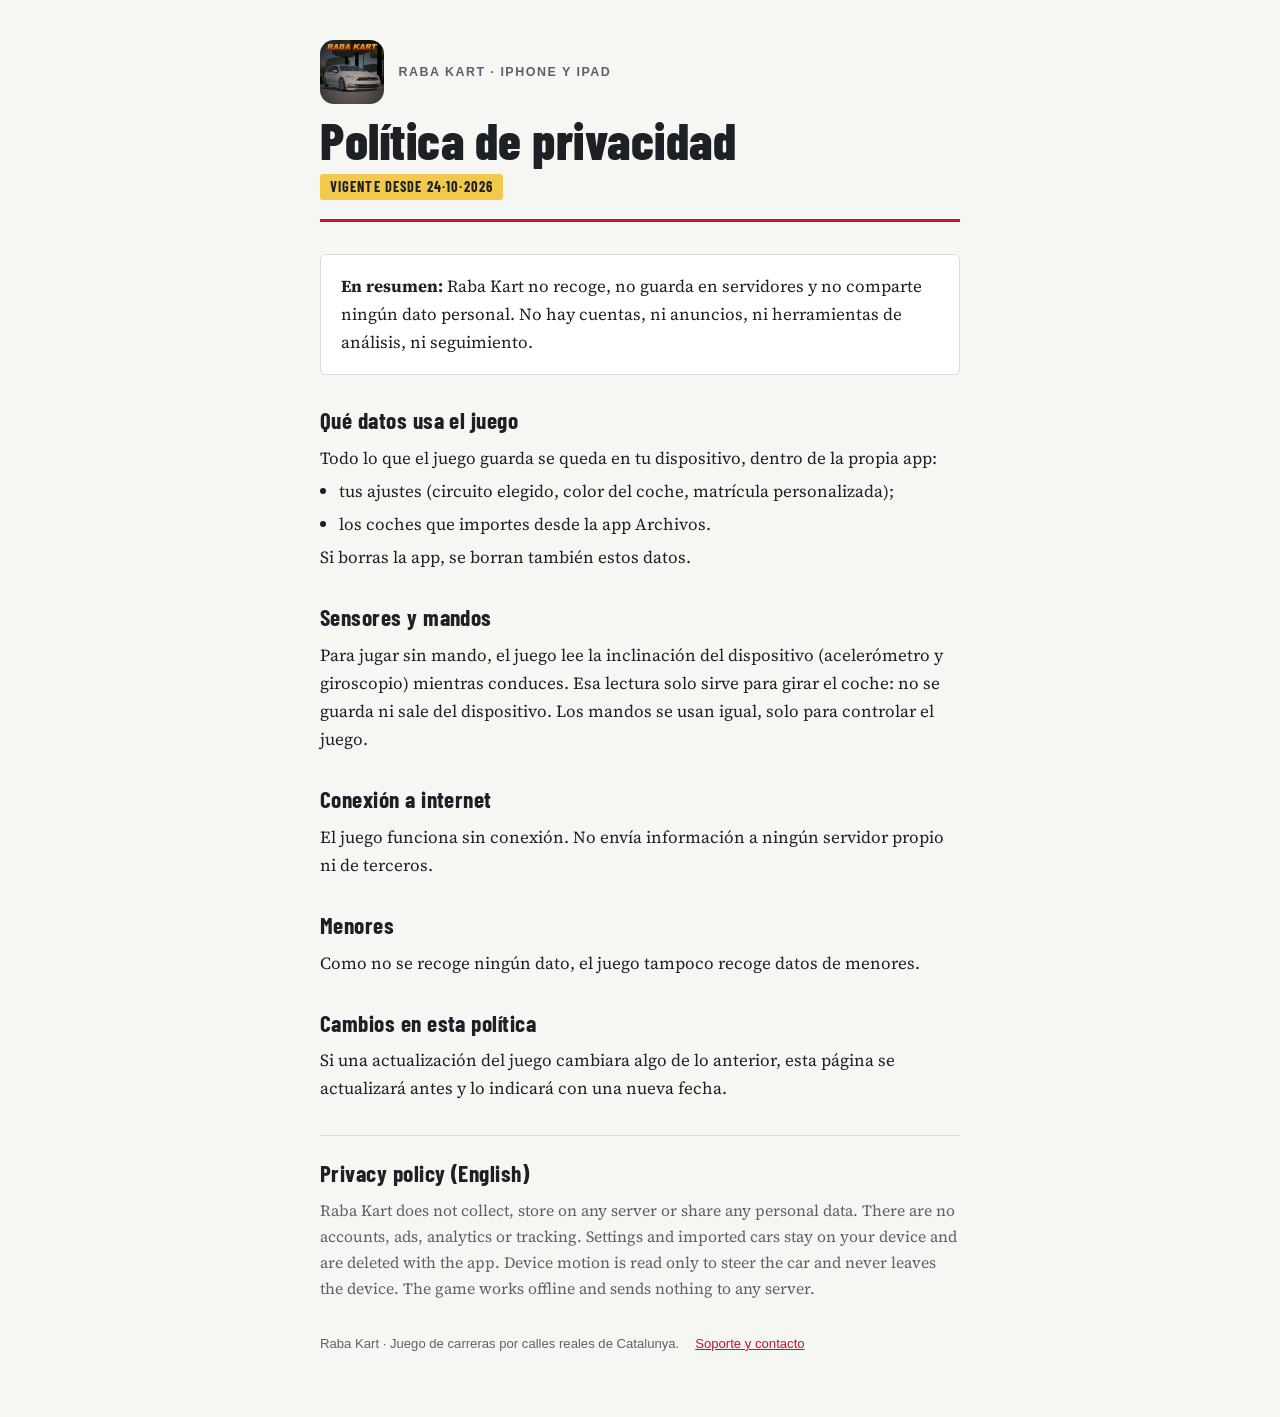
==== privacidad.html @ 8e4fc52e "Soporte y política de privacidad de Raba Kart Co-Authored-By: Claude Opus 5.5 <noreply@anthropic.com" ====
<!doctype html>
<html lang="es">
<head>
<meta charset="utf-8">
<meta name="viewport" content="width=device-width, initial-scale=1, viewport-fit=cover">
<title>Raba Kart · Privacidad</title>
<meta name="description" content="Política de privacidad de Raba Kart: el juego no recoge ningún dato personal.">
<link rel="stylesheet" href="https://fonts.googleapis.com/css2?family=Barlow+Condensed:wght@700;800&family=Source+Serif+4:opsz,wght@8..60,400;8..60,600&display=swap">
<link rel="stylesheet" href="style.css">
<link rel="icon" href="img/icono.png">
</head>
<body>
<main>
  <header>
    <div class="brand"><img src="img/icono.png" alt="Icono de Raba Kart"><span class="kicker">Raba Kart · iPhone y iPad</span></div>
    <h1>Política de privacidad</h1>
    <span class="stamp">VIGENTE DESDE 24·10·2026</span>
  </header>

  <div class="card">
    <p><strong>En resumen:</strong> Raba Kart no recoge, no guarda en servidores y no comparte ningún dato personal.
    No hay cuentas, ni anuncios, ni herramientas de análisis, ni seguimiento.</p>
  </div>

  <section>
    <h2>Qué datos usa el juego</h2>
    <p>Todo lo que el juego guarda se queda en tu dispositivo, dentro de la propia app:</p>
    <ul>
      <li>tus ajustes (circuito elegido, color del coche, matrícula personalizada);</li>
      <li>los coches que importes desde la app Archivos.</li>
    </ul>
    <p>Si borras la app, se borran también estos datos.</p>
  </section>

  <section>
    <h2>Sensores y mandos</h2>
    <p>Para jugar sin mando, el juego lee la inclinación del dispositivo (acelerómetro y giroscopio) mientras conduces.
    Esa lectura solo sirve para girar el coche: no se guarda ni sale del dispositivo. Los mandos se usan igual, solo
    para controlar el juego.</p>
  </section>

  <section>
    <h2>Conexión a internet</h2>
    <p>El juego funciona sin conexión. No envía información a ningún servidor propio ni de terceros.</p>
  </section>

  <section>
    <h2>Menores</h2>
    <p>Como no se recoge ningún dato, el juego tampoco recoge datos de menores.</p>
  </section>

  <section>
    <h2>Cambios en esta política</h2>
    <p>Si una actualización del juego cambiara algo de lo anterior, esta página se actualizará antes y lo indicará con
    una nueva fecha.</p>
  </section>

  <section class="en">
    <h2>Privacy policy (English)</h2>
    <p>Raba Kart does not collect, store on any server or share any personal data. There are no accounts, ads,
    analytics or tracking. Settings and imported cars stay on your device and are deleted with the app. Device
    motion is read only to steer the car and never leaves the device. The game works offline and sends nothing to
    any server.</p>
  </section>

  <footer><span>Raba Kart · Juego de carreras por calles reales de Catalunya.</span><a href="index.html">Soporte y contacto</a></footer>
</main>
</body>
</html>
---- style.css ----
/* Raba Kart: one reading column, barrier red accent, plate-yellow stamps */
:root {
  --bg: #f6f6f3;
  --fg: #1d2126;
  --muted: #5b626b;
  --line: #d9dbd6;
  --accent: #c8102e;
  --plate: #f2c94c;
  --card: #ffffff;
  --display: "Barlow Condensed", "Arial Narrow", sans-serif;
  --body: "Source Serif 4", Georgia, "Times New Roman", serif;
  --ui: -apple-system, "Helvetica Neue", Arial, sans-serif;
  color-scheme: light;
}
@media (prefers-color-scheme: dark) {
  :root { --bg: #121417; --fg: #e8e9e6; --muted: #a2a8b0; --line: #2c3036; --accent: #ff5a6e; --plate: #e0b83f;
          --card: #1a1d21; color-scheme: dark; }
}
* { box-sizing: border-box; }
body { margin: 0; background: var(--bg); color: var(--fg); font: 1.06rem/1.65 var(--body);
  padding-left: max(16px, env(safe-area-inset-left, 0px)); padding-right: max(16px, env(safe-area-inset-right, 0px)); }
main { max-width: 40rem; margin: 0 auto; padding-block: 2.5rem 4rem; display: grid; gap: 2rem; }
header { display: grid; gap: .6rem; border-bottom: 3px solid var(--accent); padding-bottom: 1.2rem; }
.brand { display: flex; gap: .9rem; align-items: center; }
.brand img { width: 64px; height: 64px; border-radius: 14px; }
.kicker { font: 600 .78rem/1 var(--ui); letter-spacing: .12em; text-transform: uppercase; color: var(--muted); }
h1 { font: 800 clamp(2.2rem, 7vw, 3.2rem)/1 var(--display); margin: 0; text-wrap: balance; letter-spacing: .01em; }
.stamp { justify-self: start; font: 700 .9rem/1 var(--display); letter-spacing: .08em; background: var(--plate); color: #1d2126;
  padding: .35rem .6rem; border-radius: 3px; }
.hero { width: 100%; max-width: 100%; border-radius: 6px; display: block; }
.card { background: var(--card); border: 1px solid var(--line); border-radius: 6px; padding: 1.1rem 1.25rem; }
.card p { margin: 0; }
h2 { font: 700 1.45rem/1.15 var(--display); letter-spacing: .02em; margin: 0 0 .4rem; text-wrap: balance; }
section { display: grid; gap: .3rem; }
section p, section ul, section dl { margin: 0; }
ul { padding-left: 1.2rem; display: grid; gap: .35rem; }
dt { font-weight: 600; }
dd { margin: 0 0 .7rem; }
a { color: var(--accent); }
a:focus-visible { outline: 2px solid var(--accent); outline-offset: 2px; }
.mail { font: 600 1.1rem/1.3 var(--ui); word-break: break-all; }
.en { border-top: 1px solid var(--line); padding-top: 1.5rem; color: var(--muted); font-size: .98rem; }
.en h2 { color: var(--fg); }
footer { font: .82rem/1.5 var(--ui); color: var(--muted); display: flex; flex-wrap: wrap; gap: .4rem 1rem; }
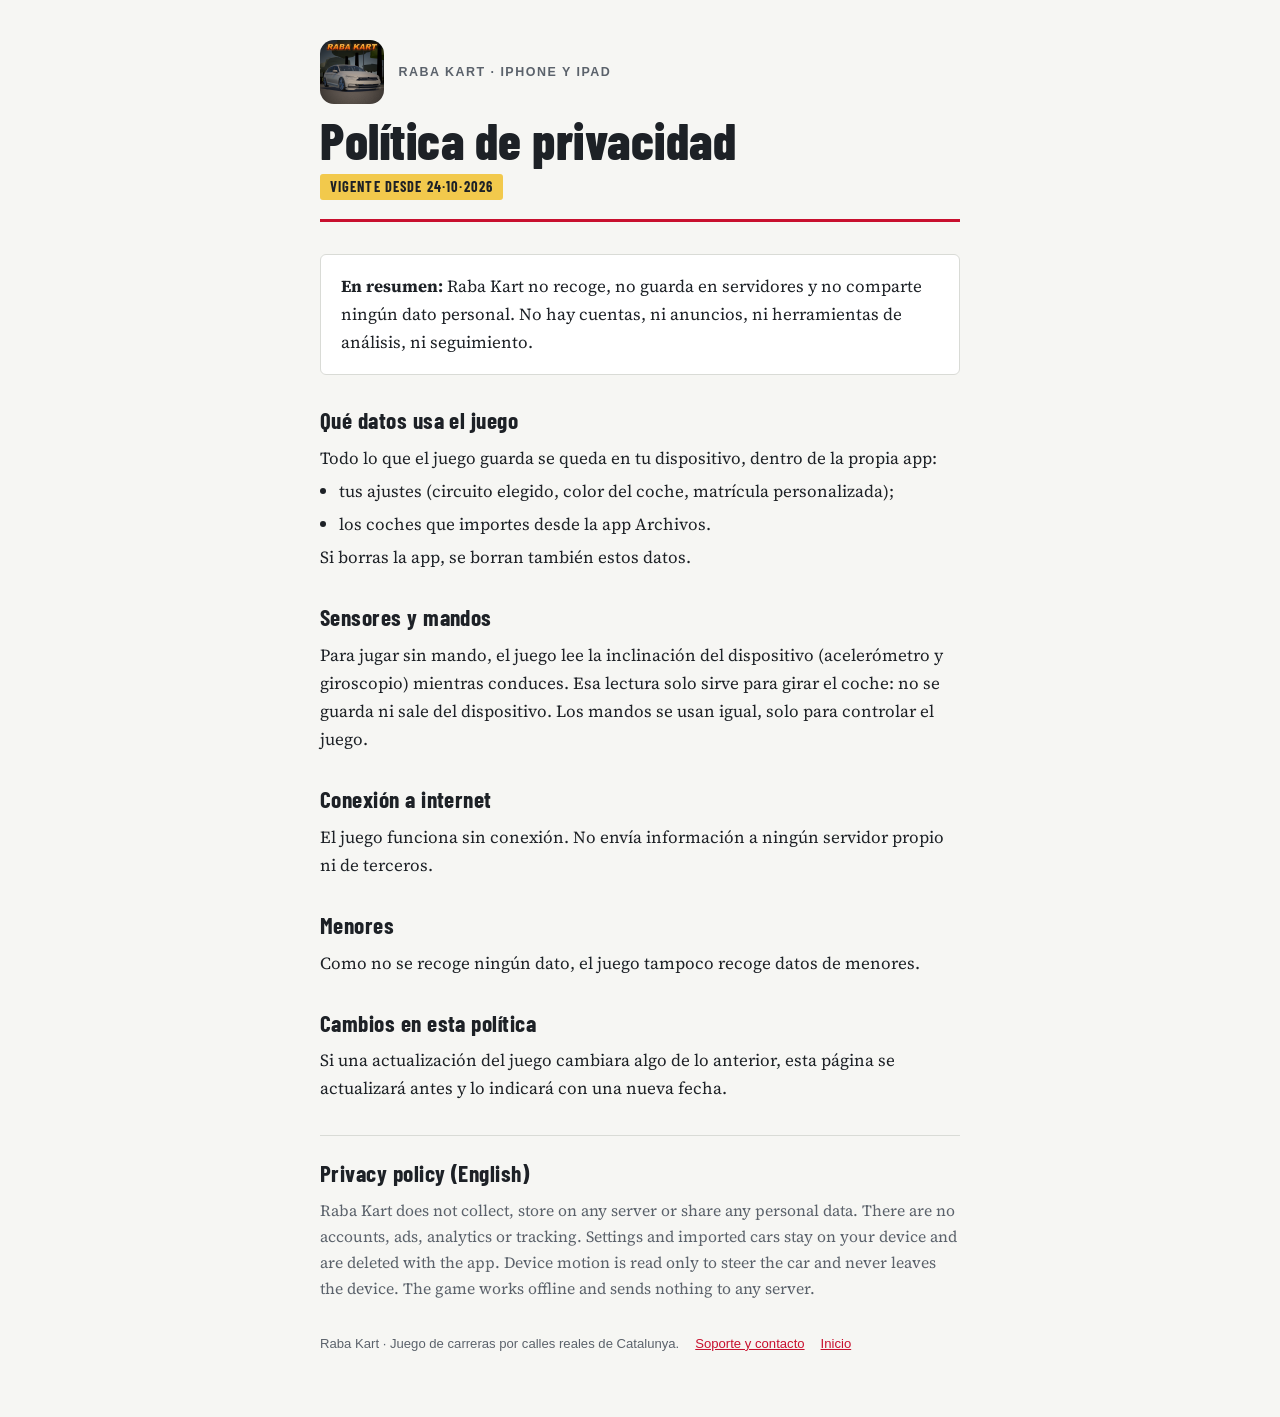
==== commit 2e847b9d: "Portada nueva: vídeo, circuitos, coches, galería y novedades Co-Authored-By: Claude Opus 5.5 <norepl" ====
--- a/privacidad.html
+++ b/privacidad.html
@@ -63,7 +63,7 @@
     any server.</p>
   </section>
 
-  <footer><span>Raba Kart · Juego de carreras por calles reales de Catalunya.</span><a href="index.html">Soporte y contacto</a></footer>
+  <footer><span>Raba Kart · Juego de carreras por calles reales de Catalunya.</span><a href="soporte.html">Soporte y contacto</a><a href="./">Inicio</a></footer>
 </main>
 </body>
 </html>
--- a/style.css
+++ b/style.css
@@ -28,7 +28,8 @@
 .stamp { justify-self: start; font: 700 .9rem/1 var(--display); letter-spacing: .08em; background: var(--plate); color: #1d2126;
   padding: .35rem .6rem; border-radius: 3px; }
 .hero { width: 100%; max-width: 100%; border-radius: 6px; display: block; }
-.card { background: var(--card); border: 1px solid var(--line); border-radius: 6px; padding: 1.1rem 1.25rem; }
+.card { background: var(--card); border: 1px solid var(--line); border-radius: 6px; padding: 1.1rem 1.25rem;
+  display: grid; gap: .7rem; }
 .card p { margin: 0; }
 h2 { font: 700 1.45rem/1.15 var(--display); letter-spacing: .02em; margin: 0 0 .4rem; text-wrap: balance; }
 section { display: grid; gap: .3rem; }
@@ -42,3 +43,55 @@
 .en { border-top: 1px solid var(--line); padding-top: 1.5rem; color: var(--muted); font-size: .98rem; }
 .en h2 { color: var(--fg); }
 footer { font: .82rem/1.5 var(--ui); color: var(--muted); display: flex; flex-wrap: wrap; gap: .4rem 1rem; }
+
+/* ---- home page: dark video hero, wide sections, cards ---- */
+.top { position: sticky; top: env(safe-area-inset-top, 0px); z-index: 5; display: flex; flex-wrap: wrap; gap: .4rem 1.2rem;
+  align-items: center; justify-content: space-between; padding-block: .6rem; background: var(--bg);
+  border-bottom: 1px solid var(--line); margin-inline: calc(-1 * max(16px, env(safe-area-inset-left, 0px)));
+  padding-inline: max(16px, env(safe-area-inset-left, 0px)); }
+.logo { display: flex; gap: .5rem; align-items: center; font: 800 1.35rem/1 var(--display); color: var(--fg); text-decoration: none; }
+.logo img { width: 30px; height: 30px; border-radius: 7px; }
+.links { display: flex; flex-wrap: wrap; gap: .3rem 1rem; font: 600 .9rem/1.2 var(--ui); }
+.links a { color: var(--fg); text-decoration: none; }
+.links a:hover { color: var(--accent); }
+.hero { position: relative; margin-inline: calc(-1 * max(16px, env(safe-area-inset-left, 0px))); min-height: min(78vh, 46rem);
+  display: grid; align-items: end; overflow: hidden; background: #0d0f12; }
+.hero video { position: absolute; inset: 0; width: 100%; height: 100%; object-fit: cover; }
+.hero::after { content: ""; position: absolute; inset: 0; background: linear-gradient(to top, rgba(8,9,11,.92) 8%, rgba(8,9,11,.35) 55%, rgba(8,9,11,0)); }
+.hero-text { position: relative; z-index: 1; max-width: 44rem; padding: 2.5rem max(16px, env(safe-area-inset-left, 0px)) 3rem; color: #f2f3f0; display: grid; gap: .9rem; }
+.hero-text h1 { font-size: clamp(2.6rem, 9vw, 5rem); }
+.hero-text p { margin: 0; font-size: 1.12rem; max-width: 36rem; }
+.store { justify-self: start; background: #f2f3f0; color: #0d0f12; font: 700 1rem/1 var(--ui); padding: .85rem 1.2rem;
+  border-radius: 10px; text-decoration: none; }
+.store::before { content: ""; display: inline-block; width: .9em; height: .9em; margin-right: .5em; vertical-align: -.1em;
+  background: currentColor; -webkit-mask: radial-gradient(circle at 50% 55%, #000 58%, transparent 60%); mask: radial-gradient(circle at 50% 55%, #000 58%, transparent 60%); }
+main.wide { max-width: 72rem; gap: 3.5rem; padding-block: 3rem 4rem; }
+.block { display: grid; gap: 1.2rem; }
+.block > h2 { font-size: clamp(1.9rem, 5vw, 2.6rem); border-left: 6px solid var(--accent); padding-left: .6rem; }
+.cards { display: grid; grid-template-columns: repeat(auto-fit, minmax(min(100%, 22rem), 1fr)); gap: 1.2rem; }
+.card { overflow: hidden; }
+.card h3 { font: 800 1.6rem/1.1 var(--display); margin: 0 0 .3rem; }
+.card h3 small { font: 600 .8rem/1 var(--ui); letter-spacing: .1em; text-transform: uppercase; color: var(--muted); margin-left: .4rem; }
+.track { display: grid; grid-template-columns: 9rem 1fr; gap: 1.1rem; align-items: center; color: var(--fg); }
+.track img { width: 100%; height: auto; color: var(--fg); }
+@media (max-width: 30rem) { .track { grid-template-columns: 1fr; } .track img { max-width: 11rem; } }
+.facts { display: flex; flex-wrap: wrap; gap: .4rem 1.4rem; margin-top: .6rem; }
+.facts dt { font: 600 .72rem/1 var(--ui); letter-spacing: .1em; text-transform: uppercase; color: var(--muted); }
+.facts dd { margin: .2rem 0 0; font: 800 1.4rem/1 var(--display); }
+.car { padding: 0; }
+.car img { width: 100%; aspect-ratio: 16 / 10; object-fit: cover; display: block; }
+.car > div { padding: 1rem 1.25rem 1.2rem; }
+.note { color: var(--muted); margin: 0; }
+.grid4 { list-style: none; padding: 0; display: grid; grid-template-columns: repeat(auto-fit, minmax(min(100%, 15rem), 1fr)); gap: 1rem; }
+.grid4 li { background: var(--card); border: 1px solid var(--line); border-top: 4px solid var(--accent); border-radius: 6px; padding: 1rem 1.1rem; }
+.grid4 b { display: block; font: 800 1.25rem/1.1 var(--display); margin-bottom: .3rem; }
+.gallery { display: grid; grid-template-columns: repeat(auto-fit, minmax(min(100%, 20rem), 1fr)); gap: .8rem; }
+.gallery img { width: 100%; border-radius: 6px; aspect-ratio: 2.17; object-fit: cover; }
+.log { list-style: none; padding: 0; display: grid; gap: .9rem; }
+.log li { display: grid; grid-template-columns: 7.5rem 1fr; gap: 1rem; align-items: start; border-bottom: 1px solid var(--line); padding-bottom: .9rem; }
+.log p { margin: 0; }
+.ver { font: 800 1.5rem/1 var(--display); }
+.log .stamp { font-size: .78rem; }
+@media (max-width: 30rem) { .log li { grid-template-columns: 1fr; gap: .3rem; } }
+.contact { gap: .4rem; }
+.contact h2 { font-size: 1.6rem; }
